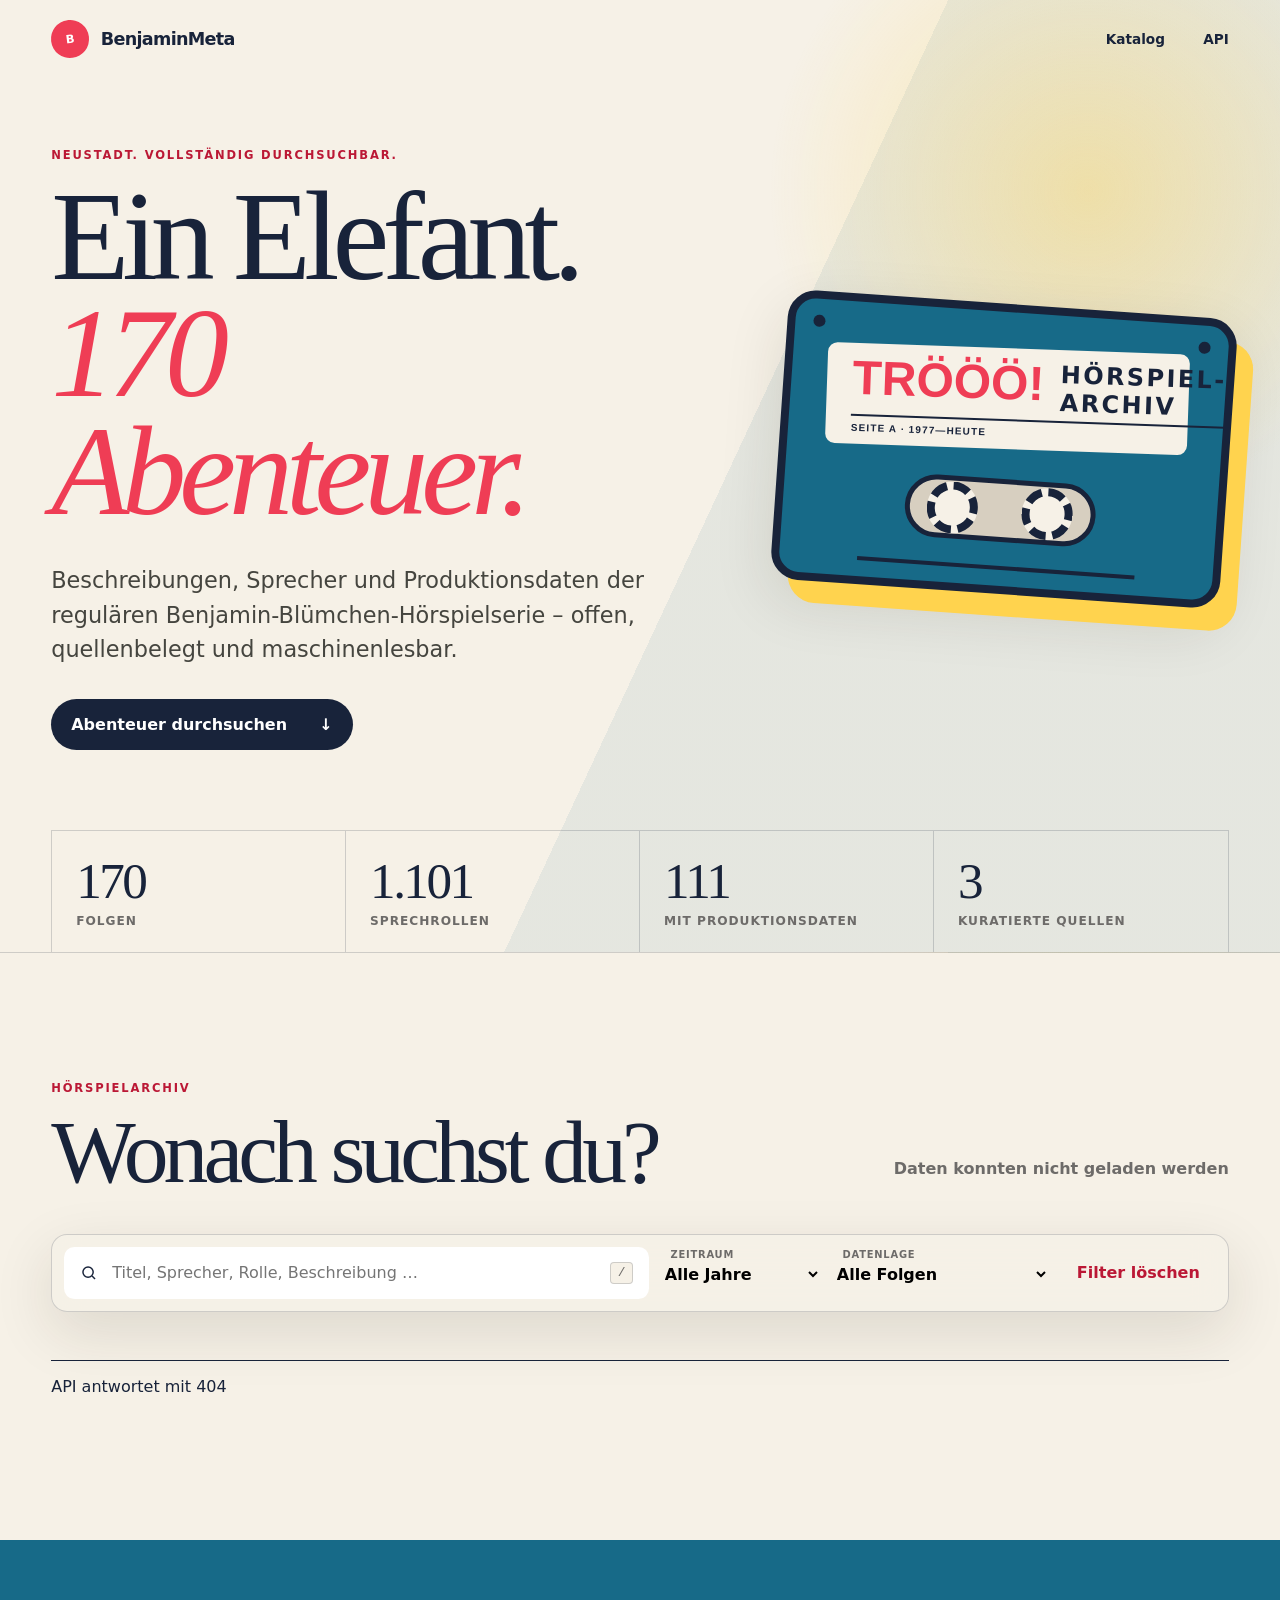
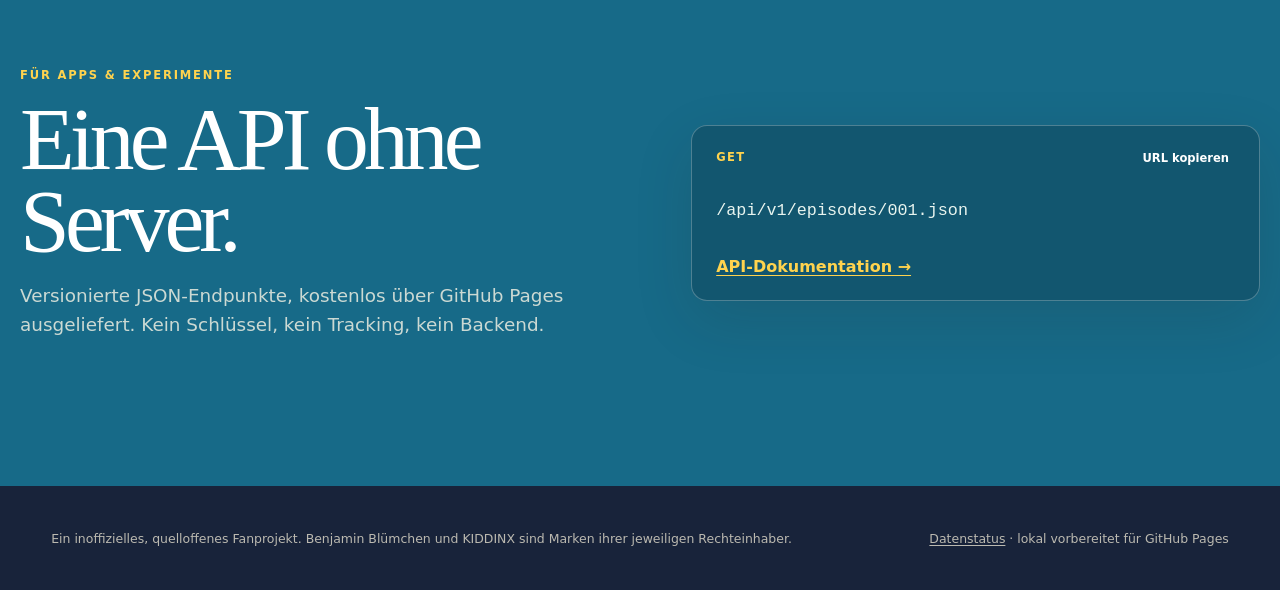
==== web/index.html @ 3d42609a "Initial Benjamin Bluemchen metadata catalog" ====
<!doctype html>
<html lang="de">
  <head>
    <meta charset="utf-8">
    <meta name="viewport" content="width=device-width, initial-scale=1">
    <meta name="theme-color" content="#f6f1e7">
    <meta name="description" content="Durchsuchbare Metadaten zu allen regulären Benjamin-Blümchen-Hörspielen.">
    <link rel="manifest" href="./manifest.webmanifest">
    <link rel="icon" href="./icon.svg" type="image/svg+xml">
    <link rel="stylesheet" href="./styles.css">
    <title>BenjaminMeta — Hörspiel-Metadaten</title>
  </head>
  <body>
    <header class="hero">
      <nav aria-label="Hauptnavigation">
        <a class="brand" href="./" aria-label="BenjaminMeta Startseite">
          <span class="brand-mark" aria-hidden="true">B</span>
          <span>BenjaminMeta</span>
        </a>
        <div class="nav-links">
          <a href="#katalog">Katalog</a>
          <a href="./api/">API</a>
        </div>
      </nav>

      <div class="hero-grid">
        <div>
          <p class="eyebrow">Neustadt. Vollständig durchsuchbar.</p>
          <h1>Ein Elefant.<br><em>170 Abenteuer.</em></h1>
          <p class="lede">Beschreibungen, Sprecher und Produktionsdaten der regulären Benjamin-Blümchen-Hörspielserie – offen, quellenbelegt und maschinenlesbar.</p>
          <a class="primary-action" href="#katalog">Abenteuer durchsuchen <span aria-hidden="true">↓</span></a>
        </div>
        <div class="cassette" aria-hidden="true">
          <div class="cassette-label">
            <span>TRÖÖÖ!</span><strong>HÖRSPIEL-ARCHIV</strong><small>SEITE A · 1977—HEUTE</small>
          </div>
          <div class="tape-window"><i></i><i></i></div>
          <div class="cassette-line"></div>
        </div>
      </div>

      <dl class="stats" aria-label="Datenbestand">
        <div><dt id="episode-count">170</dt><dd>Folgen</dd></div>
        <div><dt id="cast-count">1.101</dt><dd>Sprechrollen</dd></div>
        <div><dt id="production-count">111</dt><dd>mit Produktionsdaten</dd></div>
        <div><dt>3</dt><dd>kuratierte Quellen</dd></div>
      </dl>
    </header>

    <main id="katalog">
      <section class="catalogue" aria-labelledby="catalogue-title">
        <div class="section-heading">
          <div>
            <p class="eyebrow">Hörspielarchiv</p>
            <h2 id="catalogue-title">Wonach suchst du?</h2>
          </div>
          <p id="result-count" aria-live="polite">Daten werden geladen …</p>
        </div>

        <form class="search-panel" role="search" id="search-form">
          <label class="search-field">
            <span class="sr-only">Folgen durchsuchen</span>
            <svg aria-hidden="true" viewBox="0 0 24 24"><circle cx="11" cy="11" r="7"></circle><path d="m16.5 16.5 4 4"></path></svg>
            <input id="query" type="search" autocomplete="off" placeholder="Titel, Sprecher, Rolle, Beschreibung …">
            <kbd>/</kbd>
          </label>
          <label>
            <span class="filter-label">Zeitraum</span>
            <select id="decade"><option value="">Alle Jahre</option></select>
          </label>
          <label>
            <span class="filter-label">Datenlage</span>
            <select id="coverage">
              <option value="">Alle Folgen</option>
              <option value="production">Mit Produktionsdaten</option>
              <option value="cast">Mit Sprecherliste</option>
              <option value="description">Mit Beschreibung</option>
              <option value="incomplete">Mit Datenlücken</option>
            </select>
          </label>
          <button id="reset" type="reset">Filter löschen</button>
        </form>

        <div class="results" id="results" aria-busy="true"></div>
        <div class="empty" id="empty" hidden>
          <strong>Kein Törööö zu hören.</strong>
          <p>Versuche einen anderen Suchbegriff oder lösche die Filter.</p>
        </div>
      </section>

      <section class="api-teaser" aria-labelledby="api-title">
        <div>
          <p class="eyebrow">Für Apps & Experimente</p>
          <h2 id="api-title">Eine API ohne Server.</h2>
          <p>Versionierte JSON-Endpunkte, kostenlos über GitHub Pages ausgeliefert. Kein Schlüssel, kein Tracking, kein Backend.</p>
        </div>
        <div class="code-card">
          <div class="code-bar"><span>GET</span><button id="copy-api" type="button">URL kopieren</button></div>
          <code id="api-example">/api/v1/episodes/001.json</code>
          <a href="./api/">API-Dokumentation →</a>
        </div>
      </section>
    </main>

    <footer>
      <p>Ein inoffizielles, quelloffenes Fanprojekt. Benjamin Blümchen und KIDDINX sind Marken ihrer jeweiligen Rechteinhaber.</p>
      <p><a href="./api/v1/status.json">Datenstatus</a> · lokal vorbereitet für GitHub Pages</p>
    </footer>

    <dialog id="episode-dialog">
      <button class="dialog-close" type="button" aria-label="Schließen">×</button>
      <article id="episode-detail"></article>
    </dialog>

    <template id="episode-card-template">
      <button class="episode-card" type="button">
        <span class="episode-number"></span>
        <span class="episode-copy"><strong></strong><small></small></span>
        <span class="episode-arrow" aria-hidden="true">↗</span>
      </button>
    </template>

    <script type="module" src="./app.js"></script>
  </body>
</html>
---- web/styles.css ----
:root {
  --paper: #f6f1e7;
  --ink: #18233a;
  --muted: #6d6b69;
  --red: #ef3d55;
  --red-dark: #bb1835;
  --yellow: #ffd34e;
  --green: #176a88;
  --line: color-mix(in srgb, var(--ink) 18%, transparent);
  --shadow: 0 20px 60px rgb(42 30 17 / 12%);
  color-scheme: light;
  font-family: Inter, ui-sans-serif, system-ui, -apple-system, BlinkMacSystemFont, "Segoe UI", sans-serif;
  background: var(--paper);
  color: var(--ink);
}

* { box-sizing: border-box; }
html { scroll-behavior: smooth; }
body { margin: 0; min-width: 320px; background: var(--paper); }
a { color: inherit; text-underline-offset: .2em; }
button, input, select { font: inherit; }
button, select { cursor: pointer; }
.sr-only { position: absolute; width: 1px; height: 1px; padding: 0; margin: -1px; overflow: hidden; clip: rect(0,0,0,0); white-space: nowrap; border: 0; }

.hero { min-height: 88vh; padding: 1.25rem clamp(1.25rem, 4vw, 5rem) 0; border-bottom: 1px solid var(--line); background-image: radial-gradient(circle at 85% 20%, rgb(255 211 78 / 38%), transparent 24%), linear-gradient(115deg, transparent 55%, rgb(23 106 136 / 8%) 55%); overflow: hidden; }
nav { max-width: 1440px; margin: auto; display: flex; align-items: center; justify-content: space-between; gap: 2rem; }
.brand { display: flex; align-items: center; gap: .75rem; font-weight: 850; letter-spacing: -.04em; text-decoration: none; font-size: 1.1rem; }
.brand-mark { display: grid; place-items: center; width: 2.35rem; aspect-ratio: 1; background: var(--red); color: white; border-radius: 50%; font-size: .72rem; letter-spacing: -.06em; transform: rotate(-7deg); }
.nav-links { display: flex; gap: clamp(1rem, 3vw, 2.5rem); font-size: .85rem; font-weight: 700; }
.nav-links a { text-decoration: none; }
.nav-links a:hover { color: var(--red); }

.hero-grid { max-width: 1440px; margin: clamp(4rem, 10vh, 8rem) auto 5rem; display: grid; grid-template-columns: minmax(0, 1fr) minmax(320px, .72fr); align-items: center; gap: clamp(3rem, 8vw, 8rem); }
.eyebrow { margin: 0 0 1rem; color: var(--red-dark); font-weight: 850; font-size: .72rem; letter-spacing: .16em; text-transform: uppercase; }
h1, h2, h3 { margin: 0; font-family: Georgia, "Times New Roman", serif; font-weight: 500; letter-spacing: -.055em; line-height: .92; }
h1 { font-size: clamp(4.5rem, 10vw, 9.2rem); }
h1 em { color: var(--red); font-weight: inherit; }
.lede { max-width: 660px; margin: 2rem 0; font-size: clamp(1.1rem, 2vw, 1.4rem); line-height: 1.55; color: #45453f; }
.primary-action { display: inline-flex; align-items: center; gap: 2rem; padding: 1rem 1.25rem; background: var(--ink); color: white; border-radius: 999px; text-decoration: none; font-weight: 750; }
.primary-action:hover { background: var(--red); }

.cassette { position: relative; width: min(100%, 560px); aspect-ratio: 1.55; padding: 8%; background: var(--green); border: 8px solid var(--ink); border-radius: 1.75rem; transform: rotate(4deg); box-shadow: 18px 22px 0 var(--yellow), var(--shadow); }
.cassette::before, .cassette::after { content: ""; position: absolute; width: 12px; aspect-ratio: 1; border-radius: 50%; background: var(--ink); top: 16px; }
.cassette::before { left: 18px; } .cassette::after { right: 18px; }
.cassette-label { height: 50%; padding: 7%; display: grid; grid-template-columns: auto 1fr; align-content: center; gap: .25rem 1rem; background: var(--paper); border-radius: .6rem; transform: rotate(-2deg); }
.cassette-label span { color: var(--red); font: 900 clamp(1.6rem, 4vw, 3rem)/1 sans-serif; }
.cassette-label strong { align-self: end; font-size: clamp(1rem, 2vw, 1.5rem); letter-spacing: .1em; }
.cassette-label small { grid-column: 1 / -1; border-top: 2px solid var(--ink); padding-top: .4rem; font: 700 .62rem/1 sans-serif; letter-spacing: .12em; }
.tape-window { position: absolute; left: 28%; right: 28%; bottom: 16%; height: 23%; display: flex; align-items: center; justify-content: space-between; padding: 4%; background: #d7cfc0; border: 5px solid var(--ink); border-radius: 999px; }
.tape-window i { width: 35%; aspect-ratio: 1; border: 8px dashed var(--ink); border-radius: 50%; background: var(--paper); }
.cassette-line { position: absolute; bottom: 6%; left: 18%; right: 18%; border-bottom: 4px solid var(--ink); }

.stats { max-width: 1440px; margin: auto; display: grid; grid-template-columns: repeat(4, 1fr); border: 1px solid var(--line); border-bottom: 0; }
.stats div { min-height: 7rem; padding: 1.5rem; border-right: 1px solid var(--line); }
.stats div:last-child { border: 0; }
.stats dt { font: 500 clamp(2rem, 4vw, 3.5rem)/1 Georgia, serif; letter-spacing: -.05em; }
.stats dd { margin: .5rem 0 0; color: var(--muted); font-size: .76rem; font-weight: 750; text-transform: uppercase; letter-spacing: .08em; }

.catalogue { max-width: 1440px; margin: auto; padding: clamp(5rem, 10vw, 9rem) clamp(1.25rem, 4vw, 5rem); }
.section-heading { display: flex; align-items: end; justify-content: space-between; gap: 2rem; margin-bottom: 2.5rem; }
h2 { font-size: clamp(3rem, 7vw, 6.5rem); }
.section-heading > p { color: var(--muted); font-weight: 700; white-space: nowrap; }
.search-panel { position: sticky; top: .75rem; z-index: 5; display: grid; grid-template-columns: minmax(260px, 1fr) auto auto auto; gap: .75rem; padding: .75rem; background: rgb(246 241 231 / 90%); border: 1px solid var(--line); border-radius: 1rem; box-shadow: var(--shadow); backdrop-filter: blur(18px); }
.search-panel label { min-width: 10rem; }
.search-field { position: relative; display: flex; align-items: center; }
.search-field svg { position: absolute; left: 1rem; width: 1.1rem; fill: none; stroke: currentColor; stroke-width: 2; }
.search-field input { width: 100%; height: 100%; min-height: 3.25rem; padding: .8rem 3rem; border: 0; border-radius: .65rem; background: white; outline: 0; }
.search-field input:focus { box-shadow: 0 0 0 3px var(--yellow); }
kbd { position: absolute; right: 1rem; padding: .15rem .4rem; border: 1px solid var(--line); border-radius: .25rem; color: var(--muted); background: var(--paper); }
.filter-label { display: block; margin: .15rem .6rem .25rem; color: var(--muted); font-size: .62rem; font-weight: 800; letter-spacing: .08em; text-transform: uppercase; }
select { min-width: 10rem; border: 0; background: transparent; font-weight: 700; }
#reset { border: 0; padding: 0 1rem; background: transparent; color: var(--red-dark); font-weight: 750; }

.results { display: grid; grid-template-columns: repeat(2, minmax(0, 1fr)); gap: 0 2rem; margin-top: 3rem; border-top: 1px solid var(--ink); }
.episode-card { width: 100%; min-height: 7rem; display: grid; grid-template-columns: 4.8rem 1fr auto; gap: 1rem; align-items: center; padding: 1rem .25rem; border: 0; border-bottom: 1px solid var(--line); background: transparent; color: inherit; text-align: left; }
.episode-card:hover { background: color-mix(in srgb, var(--yellow) 28%, transparent); }
.episode-number { color: var(--red); font: 500 1.7rem/1 Georgia, serif; }
.episode-copy { display: grid; gap: .45rem; min-width: 0; }
.episode-copy strong { font-size: 1rem; white-space: nowrap; overflow: hidden; text-overflow: ellipsis; }
.episode-copy small { color: var(--muted); }
.episode-arrow { font-size: 1.2rem; }
.empty { padding: 5rem; text-align: center; border-bottom: 1px solid var(--line); }
.empty strong { font: 500 2rem Georgia, serif; }

.api-teaser { display: grid; grid-template-columns: 1fr 1fr; gap: 8vw; padding: clamp(5rem, 10vw, 9rem) max(1.25rem, calc((100vw - 1280px) / 2)); background: var(--green); color: white; }
.api-teaser p:not(.eyebrow) { max-width: 42rem; color: #cbd9d3; font-size: 1.15rem; line-height: 1.6; }
.api-teaser .eyebrow { color: var(--yellow); }
.code-card { align-self: center; padding: 1.5rem; border: 1px solid rgb(255 255 255 / 25%); border-radius: 1rem; background: rgb(0 0 0 / 18%); box-shadow: var(--shadow); overflow: hidden; }
.code-bar { display: flex; justify-content: space-between; margin-bottom: 2rem; color: var(--yellow); font-size: .72rem; font-weight: 850; letter-spacing: .12em; }
.code-bar button { border: 0; color: white; background: transparent; }
.code-card code { display: block; margin-bottom: 2rem; color: #e8f4ef; font: 500 clamp(.8rem, 1.6vw, 1.05rem)/1.6 ui-monospace, SFMono-Regular, monospace; overflow-wrap: anywhere; }
.code-card a { color: var(--yellow); font-weight: 750; }

footer { display: flex; justify-content: space-between; gap: 2rem; padding: 2rem clamp(1.25rem, 4vw, 5rem); background: var(--ink); color: #bbb9b0; font-size: .78rem; }

dialog { width: min(760px, calc(100% - 2rem)); max-height: calc(100% - 2rem); padding: 0; border: 0; border-radius: 1.25rem; background: var(--paper); color: var(--ink); box-shadow: 0 30px 100px rgb(0 0 0 / 45%); }
dialog::backdrop { background: rgb(12 21 18 / 72%); backdrop-filter: blur(5px); }
.dialog-close { position: sticky; z-index: 2; top: 1rem; float: right; margin: 1rem; width: 2.6rem; aspect-ratio: 1; border: 0; border-radius: 50%; background: var(--ink); color: white; font-size: 1.5rem; }
#episode-detail { padding: clamp(2rem, 6vw, 4.5rem); }
.detail-number { color: var(--red); font-weight: 850; letter-spacing: .12em; text-transform: uppercase; }
#episode-detail h2 { margin: .7rem 0 1rem; font-size: clamp(2.5rem, 8vw, 5rem); }
.detail-meta { display: flex; flex-wrap: wrap; gap: .5rem; margin-bottom: 2rem; }
.pill { padding: .45rem .7rem; border: 1px solid var(--line); border-radius: 999px; font-size: .76rem; font-weight: 750; }
.detail-description { font: 1.08rem/1.7 Georgia, serif; }
.detail-section { margin-top: 2.5rem; }
.detail-section h3 { margin-bottom: 1rem; font: 700 .75rem/1 sans-serif; letter-spacing: .12em; text-transform: uppercase; }
.detail-list { display: grid; grid-template-columns: repeat(2, minmax(0, 1fr)); gap: .55rem 1.5rem; margin: 0; }
.detail-list div { padding-bottom: .55rem; border-bottom: 1px solid var(--line); }
.detail-list dt { color: var(--muted); font-size: .72rem; }
.detail-list dd { margin: .2rem 0 0; font-weight: 700; }
.detail-links { display: flex; flex-wrap: wrap; gap: .6rem; margin-top: 2.5rem; }
.detail-links a { padding: .7rem .9rem; border-radius: .5rem; background: var(--ink); color: white; font-size: .78rem; font-weight: 750; text-decoration: none; }

@media (max-width: 900px) {
  .hero { min-height: 0; }
  .hero-grid { grid-template-columns: 1fr; }
  .cassette { width: min(88%, 520px); margin: 0 auto; }
  .stats { grid-template-columns: repeat(2, 1fr); }
  .stats div:nth-child(2) { border-right: 0; }
  .stats div:nth-child(-n+2) { border-bottom: 1px solid var(--line); }
  .search-panel { grid-template-columns: 1fr 1fr; }
  .search-field { grid-column: 1 / -1; }
  .api-teaser { grid-template-columns: 1fr; }
}

@media (max-width: 640px) {
  .nav-links a:first-child { display: none; }
  h1 { font-size: clamp(4rem, 22vw, 6rem); }
  .results { grid-template-columns: 1fr; }
  .section-heading { display: block; }
  .section-heading > p { margin-top: 1rem; }
  .search-panel { position: relative; top: auto; grid-template-columns: 1fr; }
  .search-field { grid-column: auto; }
  .search-panel label, select { width: 100%; }
  #reset { min-height: 2.5rem; }
  footer { display: block; }
  .detail-list { grid-template-columns: 1fr; }
}

@media (prefers-reduced-motion: reduce) {
  html { scroll-behavior: auto; }
  *, *::before, *::after { transition: none !important; animation: none !important; }
}
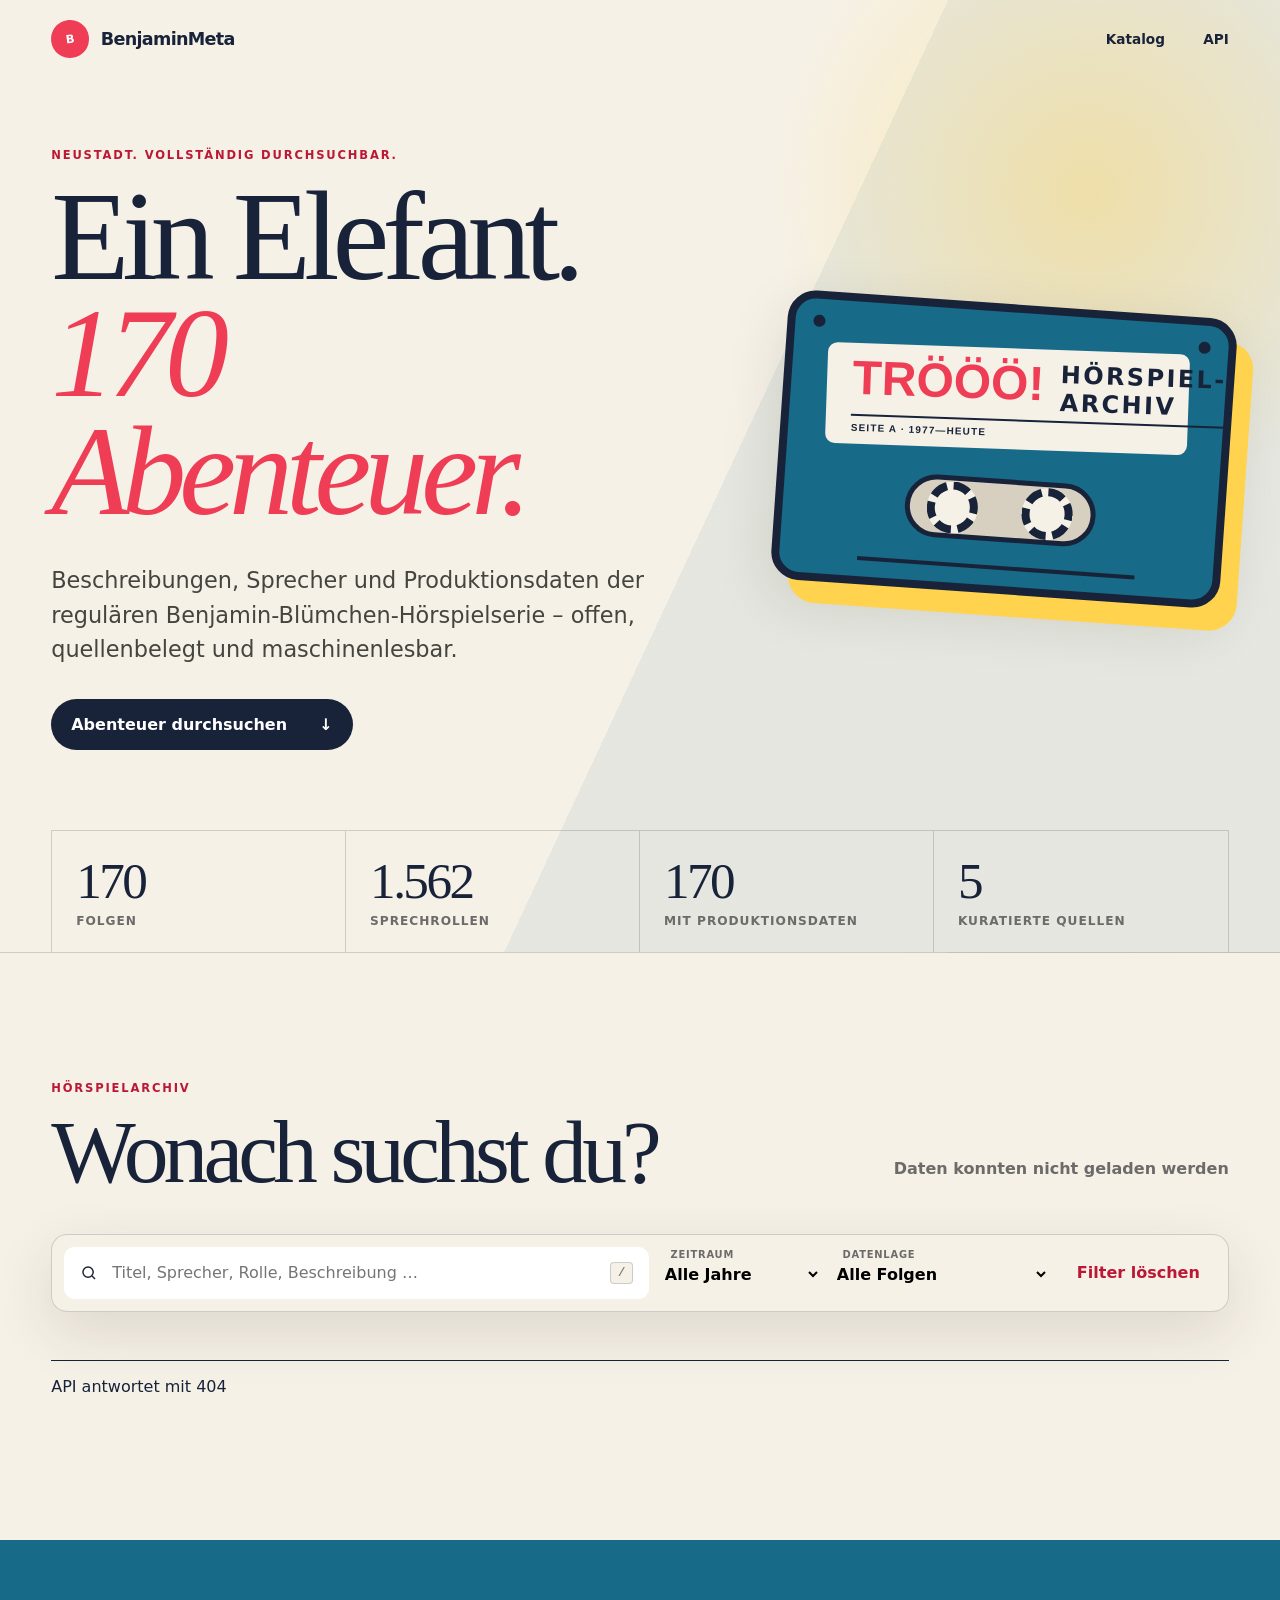
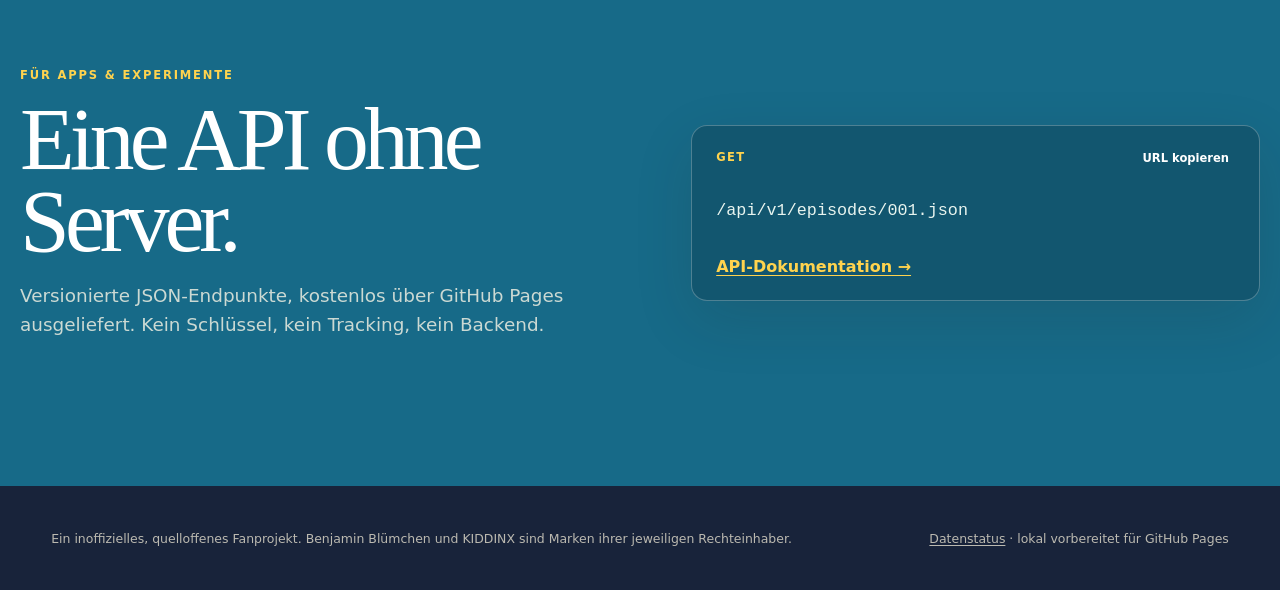
==== commit d3fb9075: "Import production and cast data from KIDDINX shop" ====
--- a/web/index.html
+++ b/web/index.html
@@ -41,9 +41,9 @@
 
       <dl class="stats" aria-label="Datenbestand">
         <div><dt id="episode-count">170</dt><dd>Folgen</dd></div>
-        <div><dt id="cast-count">1.101</dt><dd>Sprechrollen</dd></div>
-        <div><dt id="production-count">111</dt><dd>mit Produktionsdaten</dd></div>
-        <div><dt>3</dt><dd>kuratierte Quellen</dd></div>
+        <div><dt id="cast-count">1.562</dt><dd>Sprechrollen</dd></div>
+        <div><dt id="production-count">170</dt><dd>mit Produktionsdaten</dd></div>
+        <div><dt>5</dt><dd>kuratierte Quellen</dd></div>
       </dl>
     </header>
 
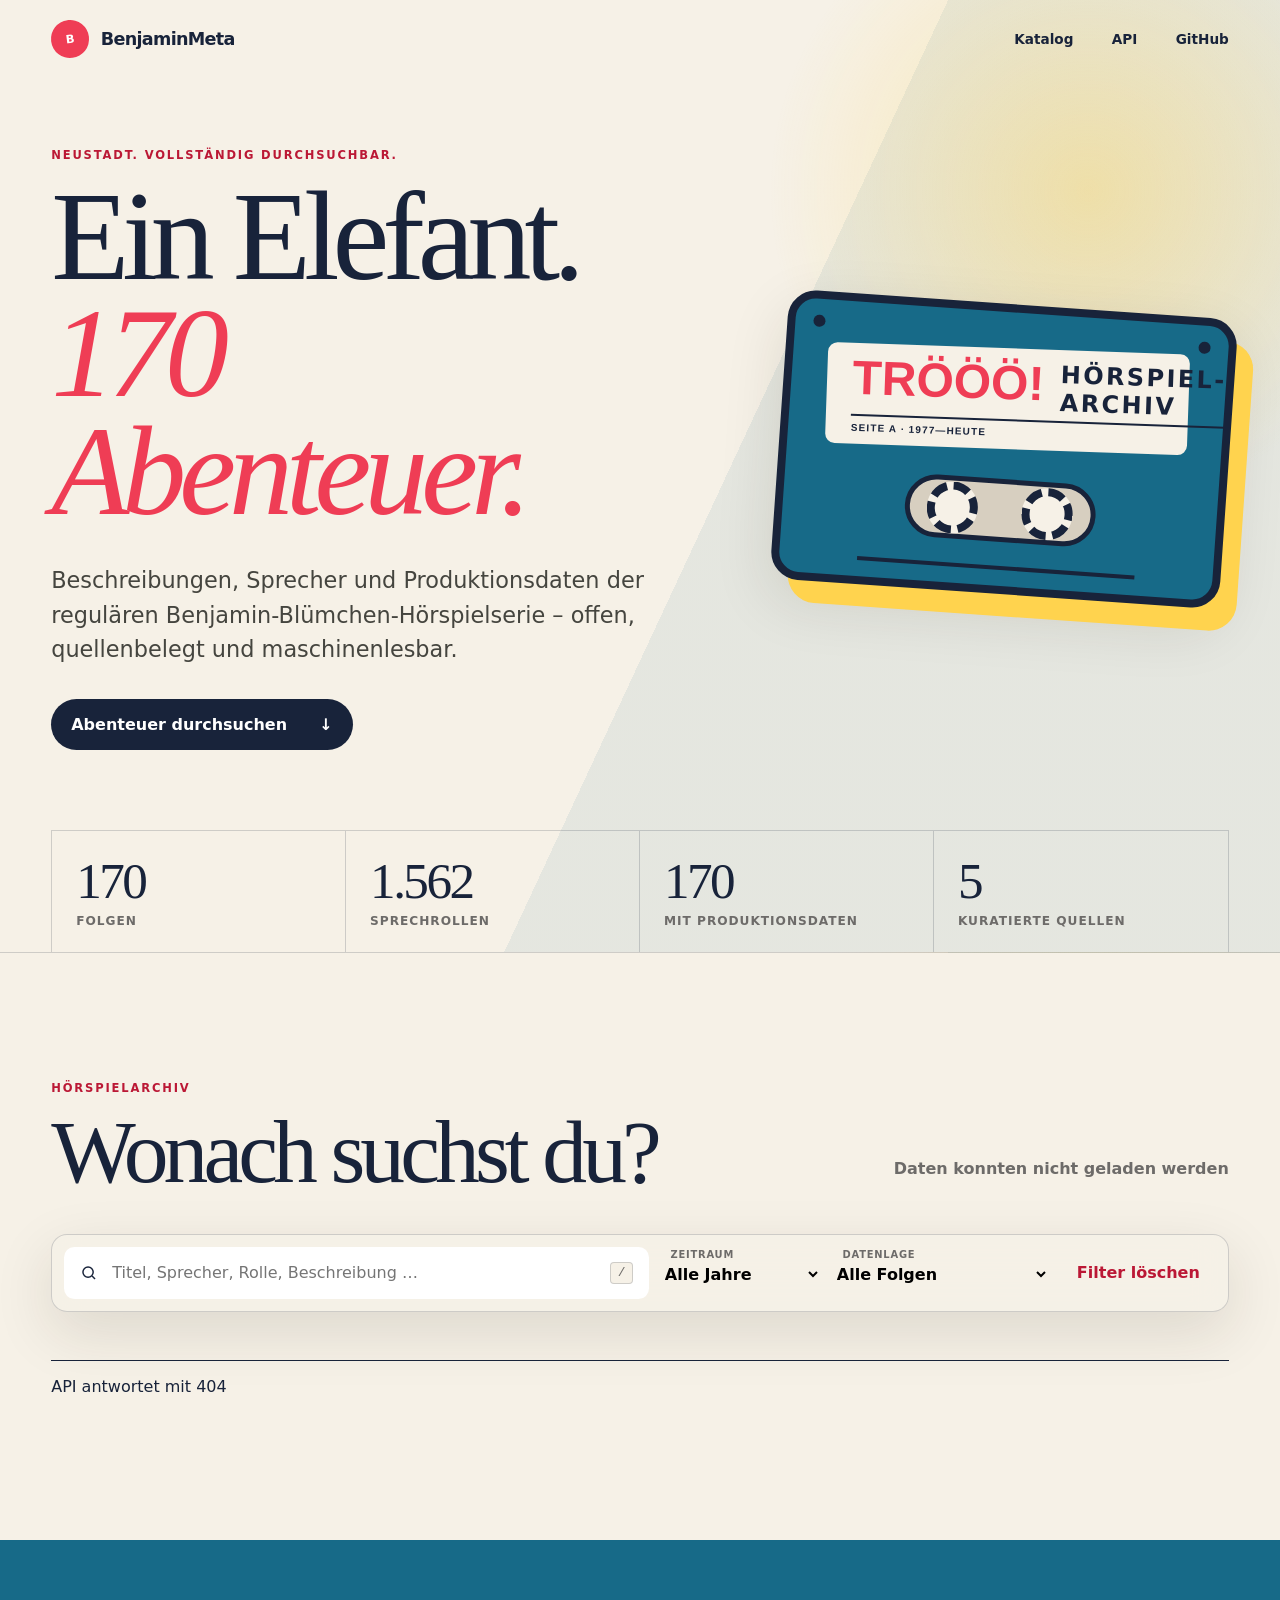
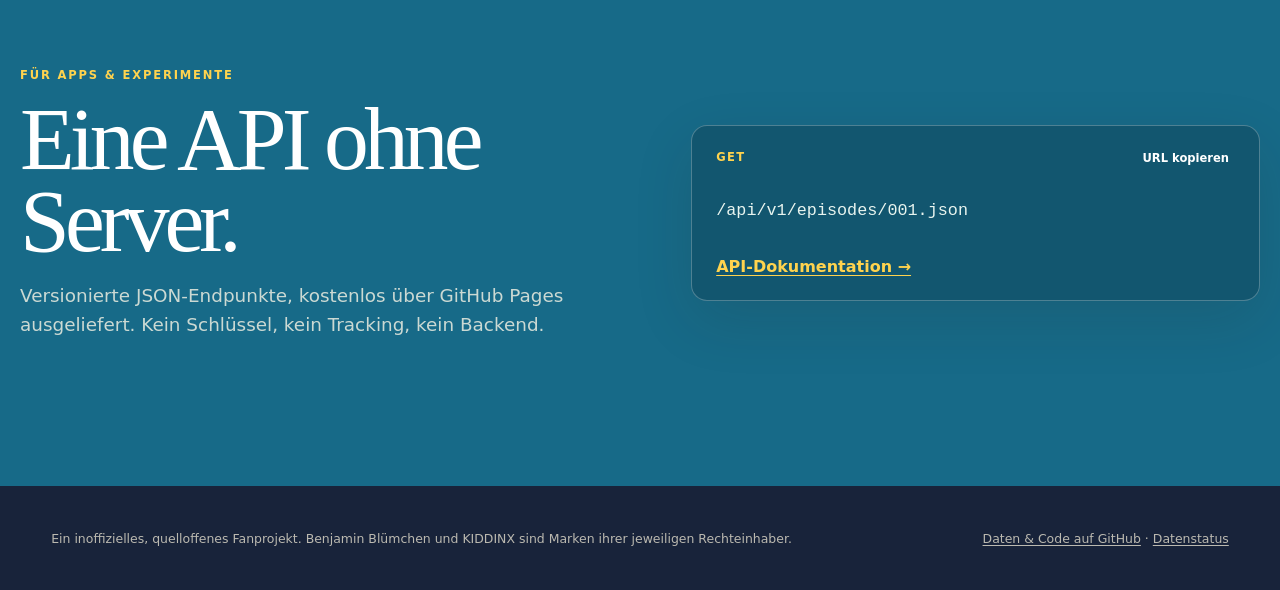
==== commit 58bd836c: "Configure GitHub Pages publishing" ====
--- a/web/index.html
+++ b/web/index.html
@@ -20,6 +20,7 @@
         <div class="nav-links">
           <a href="#katalog">Katalog</a>
           <a href="./api/">API</a>
+          <a data-repository href="https://github.com/ciavland/benjamETAin">GitHub</a>
         </div>
       </nav>
 
@@ -104,7 +105,7 @@
 
     <footer>
       <p>Ein inoffizielles, quelloffenes Fanprojekt. Benjamin Blümchen und KIDDINX sind Marken ihrer jeweiligen Rechteinhaber.</p>
-      <p><a href="./api/v1/status.json">Datenstatus</a> · lokal vorbereitet für GitHub Pages</p>
+      <p><a data-repository href="https://github.com/ciavland/benjamETAin">Daten & Code auf GitHub</a> · <a href="./api/v1/status.json">Datenstatus</a></p>
     </footer>
 
     <dialog id="episode-dialog">
